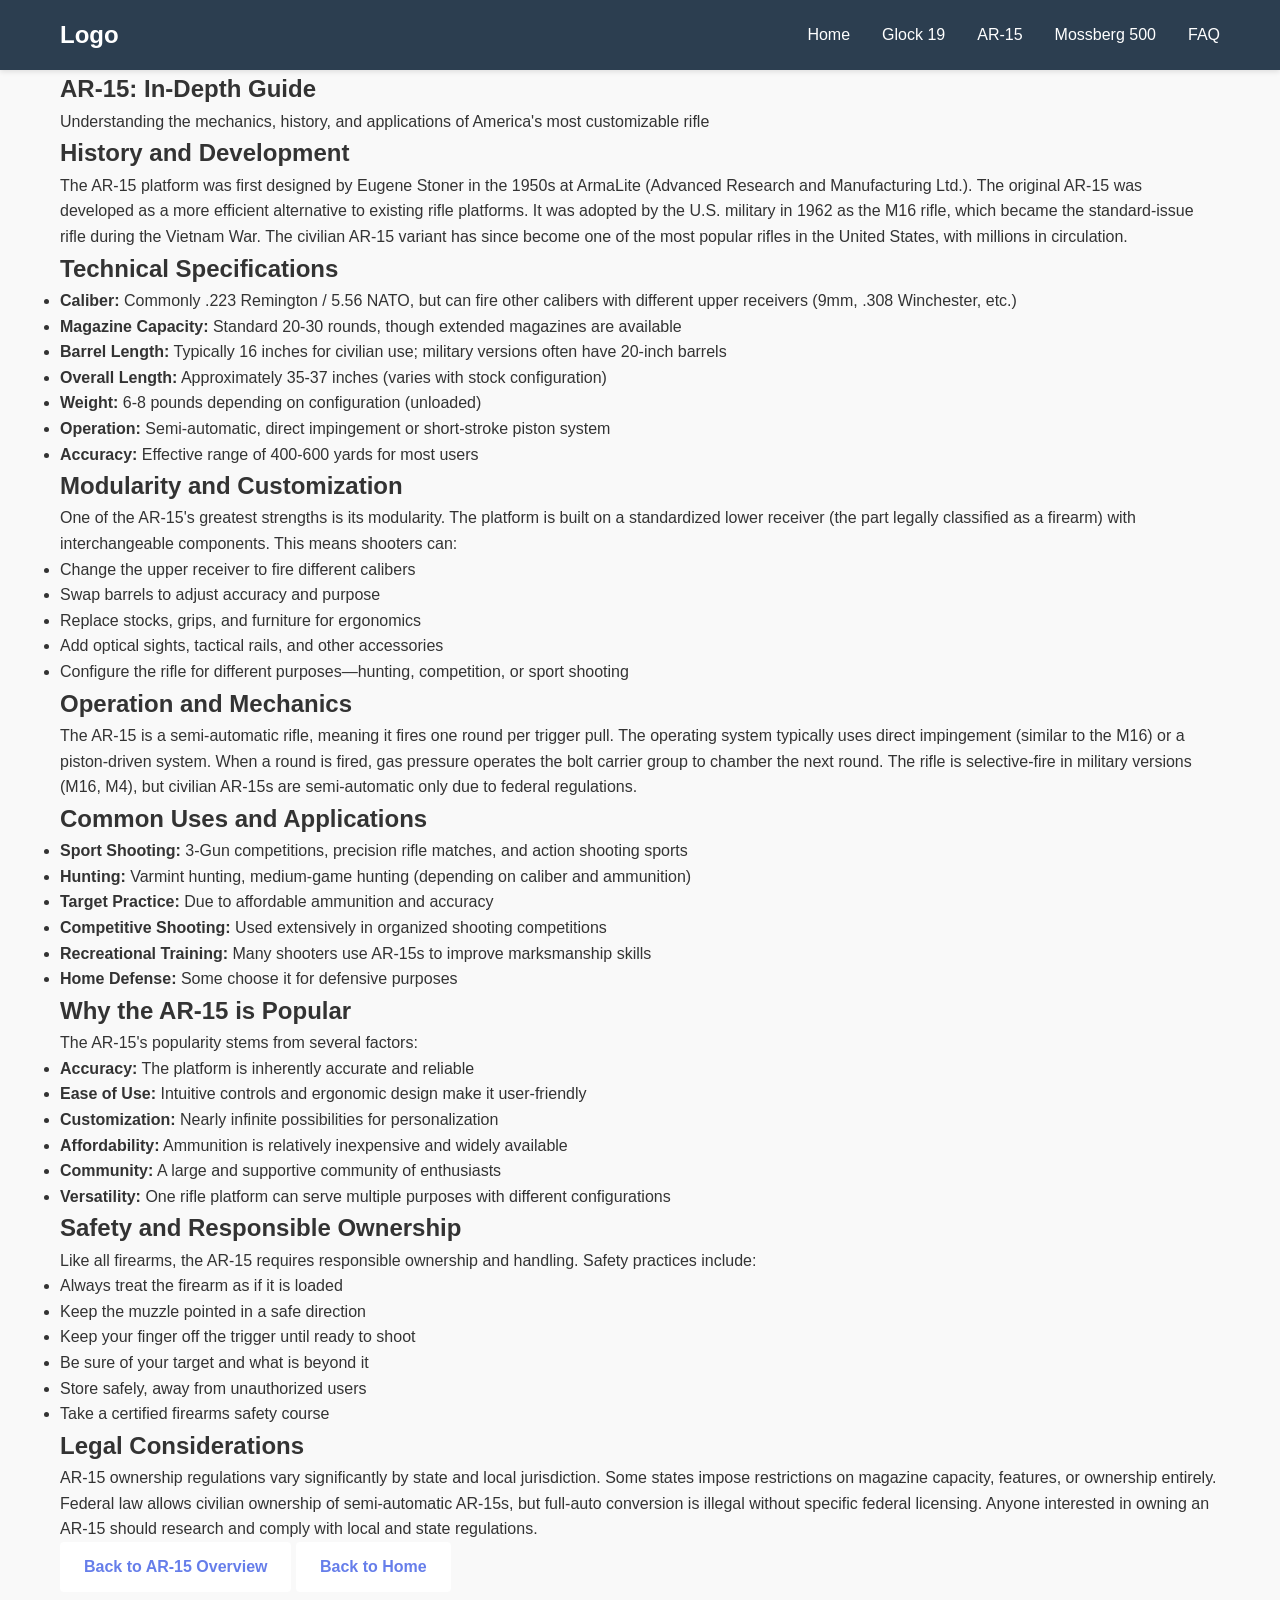
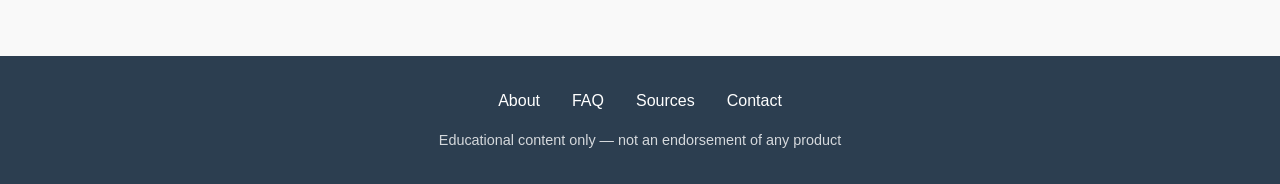
==== ar-15-details.html @ 44f214f4 "Create detailed AR-15 information page with in-depth technical and historical content" ====
<!DOCTYPE html>
<html lang="en">
  <head>
    <meta charset="UTF-8" />
    <meta name="viewport" content="width=device-width, initial-scale=1.0" />
    <title>AR-15 Details - In-Depth Guide</title>
    <link rel="stylesheet" href="styles.css" />
  </head>
  <body>
    <header class="site-header">
      <div class="container header-inner">
        <a href="index.html" class="brand">Logo</a>
        <nav class="site-nav" aria-label="Main navigation">
          <a href="index.html#home">Home</a>
          <a href="glock-19.html">Glock 19</a>
          <a href="ar-15.html">AR-15</a>
          <a href="mossberg-500.html">Mossberg 500</a>
          <a href="faq.html">FAQ</a>
        </nav>
      </div>
    </header>

    <main>
      <section class="detail-hero">
        <div class="container">
          <h1>AR-15: In-Depth Guide</h1>
          <p class="subtitle">Understanding the mechanics, history, and applications of America's most customizable rifle</p>
        </div>
      </section>

      <section class="detail-content">
        <div class="container">
          <article>
            <h2>History and Development</h2>
            <p>
              The AR-15 platform was first designed by Eugene Stoner in the 1950s at ArmaLite (Advanced Research and Manufacturing Ltd.). The original AR-15 was developed as a more efficient alternative to existing rifle platforms. It was adopted by the U.S. military in 1962 as the M16 rifle, which became the standard-issue rifle during the Vietnam War. The civilian AR-15 variant has since become one of the most popular rifles in the United States, with millions in circulation.
            </p>

            <h2>Technical Specifications</h2>
            <ul>
              <li><strong>Caliber:</strong> Commonly .223 Remington / 5.56 NATO, but can fire other calibers with different upper receivers (9mm, .308 Winchester, etc.)</li>
              <li><strong>Magazine Capacity:</strong> Standard 20-30 rounds, though extended magazines are available</li>
              <li><strong>Barrel Length:</strong> Typically 16 inches for civilian use; military versions often have 20-inch barrels</li>
              <li><strong>Overall Length:</strong> Approximately 35-37 inches (varies with stock configuration)</li>
              <li><strong>Weight:</strong> 6-8 pounds depending on configuration (unloaded)</li>
              <li><strong>Operation:</strong> Semi-automatic, direct impingement or short-stroke piston system</li>
              <li><strong>Accuracy:</strong> Effective range of 400-600 yards for most users</li>
            </ul>

            <h2>Modularity and Customization</h2>
            <p>
              One of the AR-15's greatest strengths is its modularity. The platform is built on a standardized lower receiver (the part legally classified as a firearm) with interchangeable components. This means shooters can:
            </p>
            <ul>
              <li>Change the upper receiver to fire different calibers</li>
              <li>Swap barrels to adjust accuracy and purpose</li>
              <li>Replace stocks, grips, and furniture for ergonomics</li>
              <li>Add optical sights, tactical rails, and other accessories</li>
              <li>Configure the rifle for different purposes—hunting, competition, or sport shooting</li>
            </ul>

            <h2>Operation and Mechanics</h2>
            <p>
              The AR-15 is a semi-automatic rifle, meaning it fires one round per trigger pull. The operating system typically uses direct impingement (similar to the M16) or a piston-driven system. When a round is fired, gas pressure operates the bolt carrier group to chamber the next round. The rifle is selective-fire in military versions (M16, M4), but civilian AR-15s are semi-automatic only due to federal regulations.
            </p>

            <h2>Common Uses and Applications</h2>
            <ul>
              <li><strong>Sport Shooting:</strong> 3-Gun competitions, precision rifle matches, and action shooting sports</li>
              <li><strong>Hunting:</strong> Varmint hunting, medium-game hunting (depending on caliber and ammunition)</li>
              <li><strong>Target Practice:</strong> Due to affordable ammunition and accuracy</li>
              <li><strong>Competitive Shooting:</strong> Used extensively in organized shooting competitions</li>
              <li><strong>Recreational Training:</strong> Many shooters use AR-15s to improve marksmanship skills</li>
              <li><strong>Home Defense:</strong> Some choose it for defensive purposes</li>
            </ul>

            <h2>Why the AR-15 is Popular</h2>
            <p>
              The AR-15's popularity stems from several factors:
            </p>
            <ul>
              <li><strong>Accuracy:</strong> The platform is inherently accurate and reliable</li>
              <li><strong>Ease of Use:</strong> Intuitive controls and ergonomic design make it user-friendly</li>
              <li><strong>Customization:</strong> Nearly infinite possibilities for personalization</li>
              <li><strong>Affordability:</strong> Ammunition is relatively inexpensive and widely available</li>
              <li><strong>Community:</strong> A large and supportive community of enthusiasts</li>
              <li><strong>Versatility:</strong> One rifle platform can serve multiple purposes with different configurations</li>
            </ul>

            <h2>Safety and Responsible Ownership</h2>
            <p>
              Like all firearms, the AR-15 requires responsible ownership and handling. Safety practices include:
            </p>
            <ul>
              <li>Always treat the firearm as if it is loaded</li>
              <li>Keep the muzzle pointed in a safe direction</li>
              <li>Keep your finger off the trigger until ready to shoot</li>
              <li>Be sure of your target and what is beyond it</li>
              <li>Store safely, away from unauthorized users</li>
              <li>Take a certified firearms safety course</li>
            </ul>

            <h2>Legal Considerations</h2>
            <p>
              AR-15 ownership regulations vary significantly by state and local jurisdiction. Some states impose restrictions on magazine capacity, features, or ownership entirely. Federal law allows civilian ownership of semi-automatic AR-15s, but full-auto conversion is illegal without specific federal licensing. Anyone interested in owning an AR-15 should research and comply with local and state regulations.
            </p>

            <a href="ar-15.html" class="btn btn-primary">Back to AR-15 Overview</a>
            <a href="index.html" class="btn btn-primary">Back to Home</a>
          </article>
        </div>
      </section>
    </main>

    <footer class="site-footer">
      <div class="container footer-links">
        <a href="#about">About</a>
        <a href="faq.html">FAQ</a>
        <a href="#sources">Sources</a>
        <a href="#contact">Contact</a>
      </div>
      <p>Educational content only — not an endorsement of any product</p>
    </footer>
  </body>
</html>
---- styles.css ----
/* General Styles */
* {
  margin: 0;
  padding: 0;
  box-sizing: border-box;
}

body {
  font-family: 'Segoe UI', Tahoma, Geneva, Verdana, sans-serif;
  line-height: 1.6;
  color: #333;
  background-color: #f9f9f9;
}

/* Container */
.container {
  max-width: 1200px;
  margin: 0 auto;
  padding: 0 20px;
}

/* Header */
.site-header {
  background-color: #2c3e50;
  color: white;
  padding: 1rem 0;
  position: sticky;
  top: 0;
  z-index: 100;
  box-shadow: 0 2px 5px rgba(0, 0, 0, 0.1);
}

.header-inner {
  display: flex;
  justify-content: space-between;
  align-items: center;
}

.brand {
  font-size: 1.5rem;
  font-weight: bold;
  color: white;
  text-decoration: none;
}

.site-nav {
  display: flex;
  gap: 2rem;
}

.site-nav a {
  color: white;
  text-decoration: none;
  transition: color 0.3s ease;
}

.site-nav a:hover {
  color: #3498db;
}

/* Main Content */
main {
  min-height: calc(100vh - 200px);
}

/* Hero Section */
.hero {
  background: linear-gradient(135deg, #667eea 0%, #764ba2 100%);
  color: white;
  padding: 4rem 0;
}

.hero-grid {
  display: grid;
  grid-template-columns: 1fr 1fr;
  gap: 3rem;
  align-items: center;
}

.eyebrow {
  font-size: 0.875rem;
  text-transform: uppercase;
  letter-spacing: 2px;
  margin-bottom: 0.5rem;
  opacity: 0.9;
}

.hero h1 {
  font-size: 2.5rem;
  margin-bottom: 1rem;
  line-height: 1.2;
}

.hero-text {
  font-size: 1.1rem;
  margin-bottom: 2rem;
  opacity: 0.95;
}

.hero-placeholder {
  background-color: rgba(255, 255, 255, 0.2);
  height: 300px;
  display: flex;
  align-items: center;
  justify-content: center;
  border-radius: 8px;
  font-size: 1.5rem;
  color: rgba(255, 255, 255, 0.6);
}

/* Buttons */
.btn {
  display: inline-block;
  padding: 0.75rem 1.5rem;
  border-radius: 4px;
  text-decoration: none;
  font-weight: 600;
  transition: all 0.3s ease;
  cursor: pointer;
  border: none;
}

.btn-primary {
  background-color: white;
  color: #667eea;
}

.btn-primary:hover {
  background-color: #f0f0f0;
  transform: translateY(-2px);
  box-shadow: 0 4px 12px rgba(0, 0, 0, 0.15);
}

.btn-secondary {
  background-color: #3498db;
  color: white;
}

.btn-secondary:hover {
  background-color: #2980b9;
  transform: translateY(-2px);
}

/* Overview Divider */
.overview-divider {
  height: 80px;
  background: linear-gradient(to bottom, rgba(102, 126, 234, 0.1), transparent);
}

/* Card Grid */
.card-grid {
  display: grid;
  grid-template-columns: repeat(auto-fit, minmax(300px, 1fr));
  gap: 2rem;
  padding: 4rem 0;
}

.card {
  background: white;
  border-radius: 8px;
  overflow: hidden;
  box-shadow: 0 2px 10px rgba(0, 0, 0, 0.1);
  transition: all 0.3s ease;
}

.card:hover {
  box-shadow: 0 8px 25px rgba(0, 0, 0, 0.15);
  transform: translateY(-5px);
}

.card-image {
  background: linear-gradient(135deg, #667eea 0%, #764ba2 100%);
  height: 200px;
  display: flex;
  align-items: center;
  justify-content: center;
  color: white;
  font-size: 1.5rem;
  font-weight: bold;
}

.card-body {
  padding: 1.5rem;
}

.card-body h2 {
  margin-bottom: 0.5rem;
  color: #2c3e50;
}

.card-body p {
  color: #555;
  margin-bottom: 1.5rem;
}

/* Footer */
.site-footer {
  background-color: #2c3e50;
  color: white;
  padding: 2rem 0;
  text-align: center;
  margin-top: 4rem;
}

.footer-links {
  display: flex;
  justify-content: center;
  gap: 2rem;
  margin-bottom: 1rem;
}

.footer-links a {
  color: white;
  text-decoration: none;
  transition: color 0.3s ease;
}

.footer-links a:hover {
  color: #3498db;
}

.site-footer p {
  font-size: 0.9rem;
  opacity: 0.8;
}

/* Responsive Design */
@media (max-width: 768px) {
  .hero-grid {
    grid-template-columns: 1fr;
  }

  .hero h1 {
    font-size: 1.8rem;
  }

  .site-nav {
    gap: 1rem;
    font-size: 0.9rem;
  }

  .footer-links {
    flex-wrap: wrap;
    gap: 1rem;
  }

  .card-grid {
    grid-template-columns: 1fr;
  }
}

@media (max-width: 480px) {
  .header-inner {
    flex-direction: column;
    gap: 1rem;
  }

  .site-nav {
    flex-direction: column;
    gap: 0.5rem;
  }

  .hero h1 {
    font-size: 1.5rem;
  }

  .eyebrow {
    font-size: 0.75rem;
  }
}
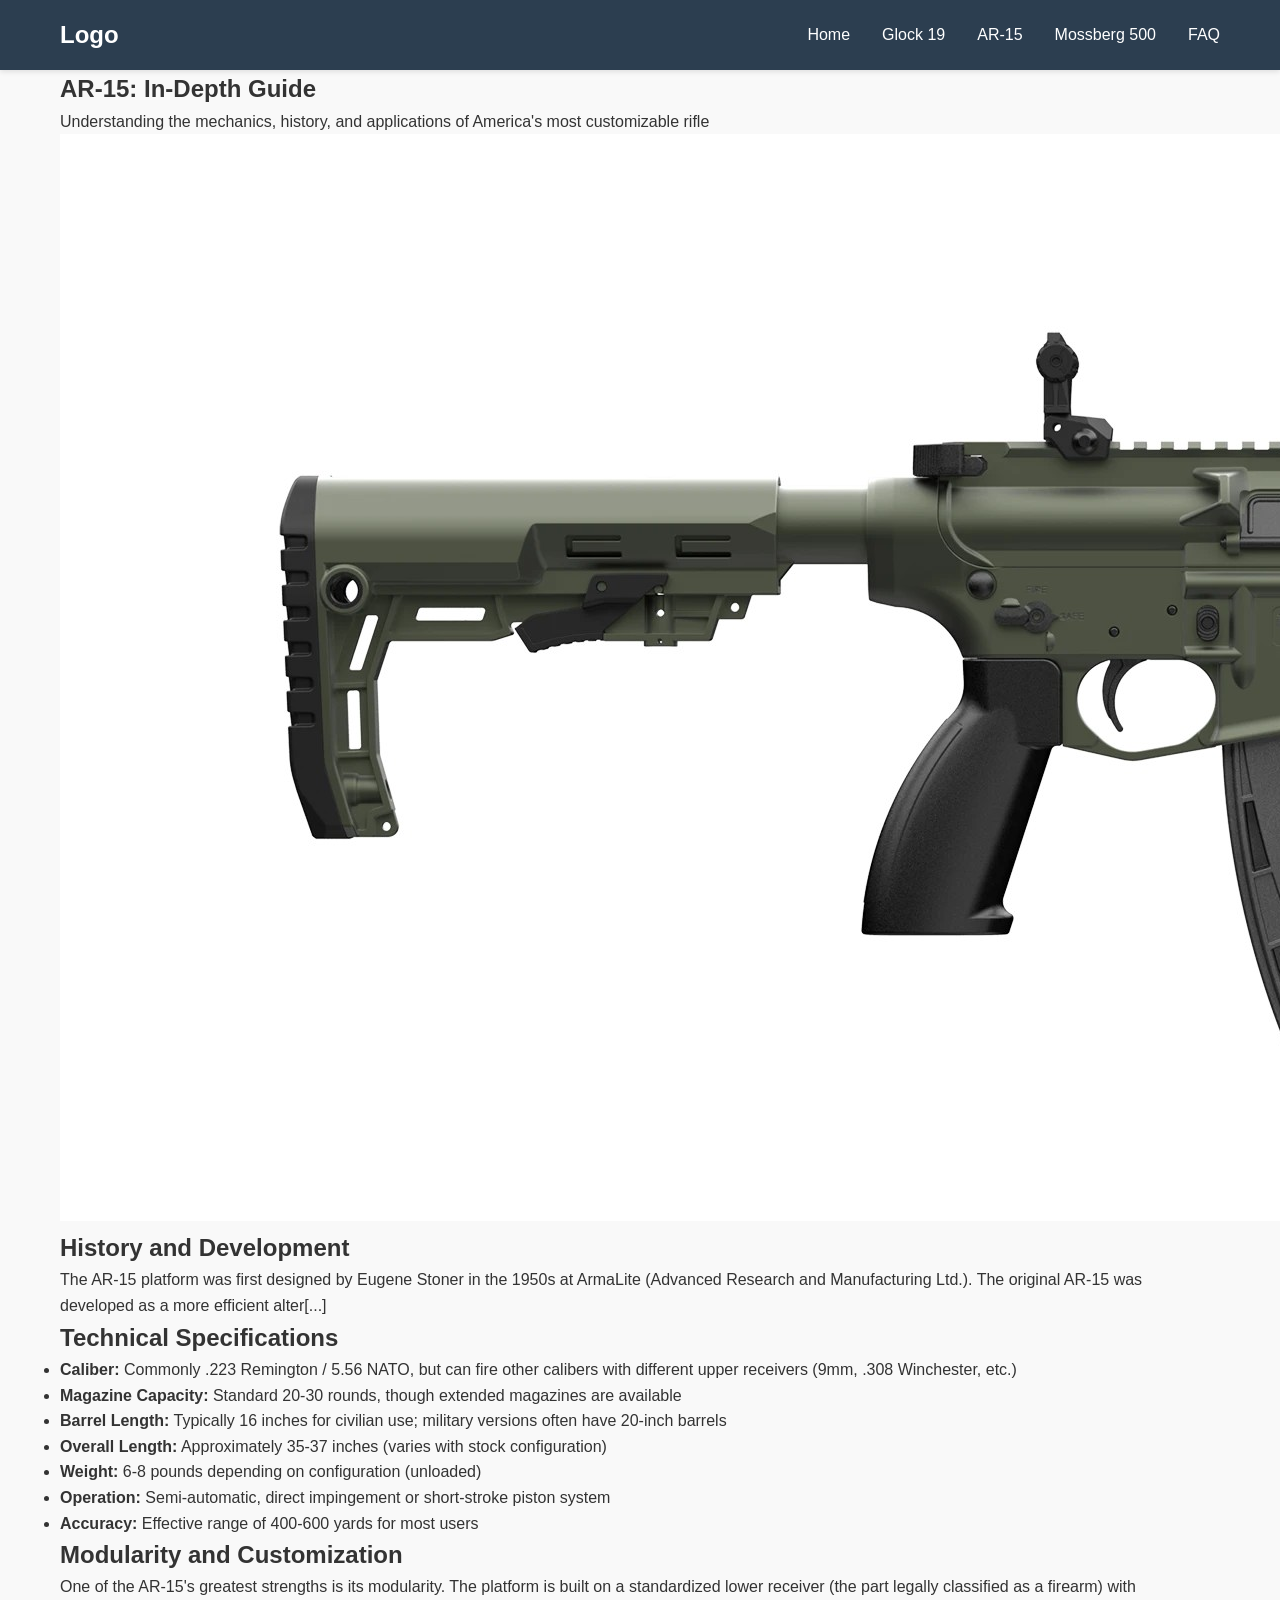
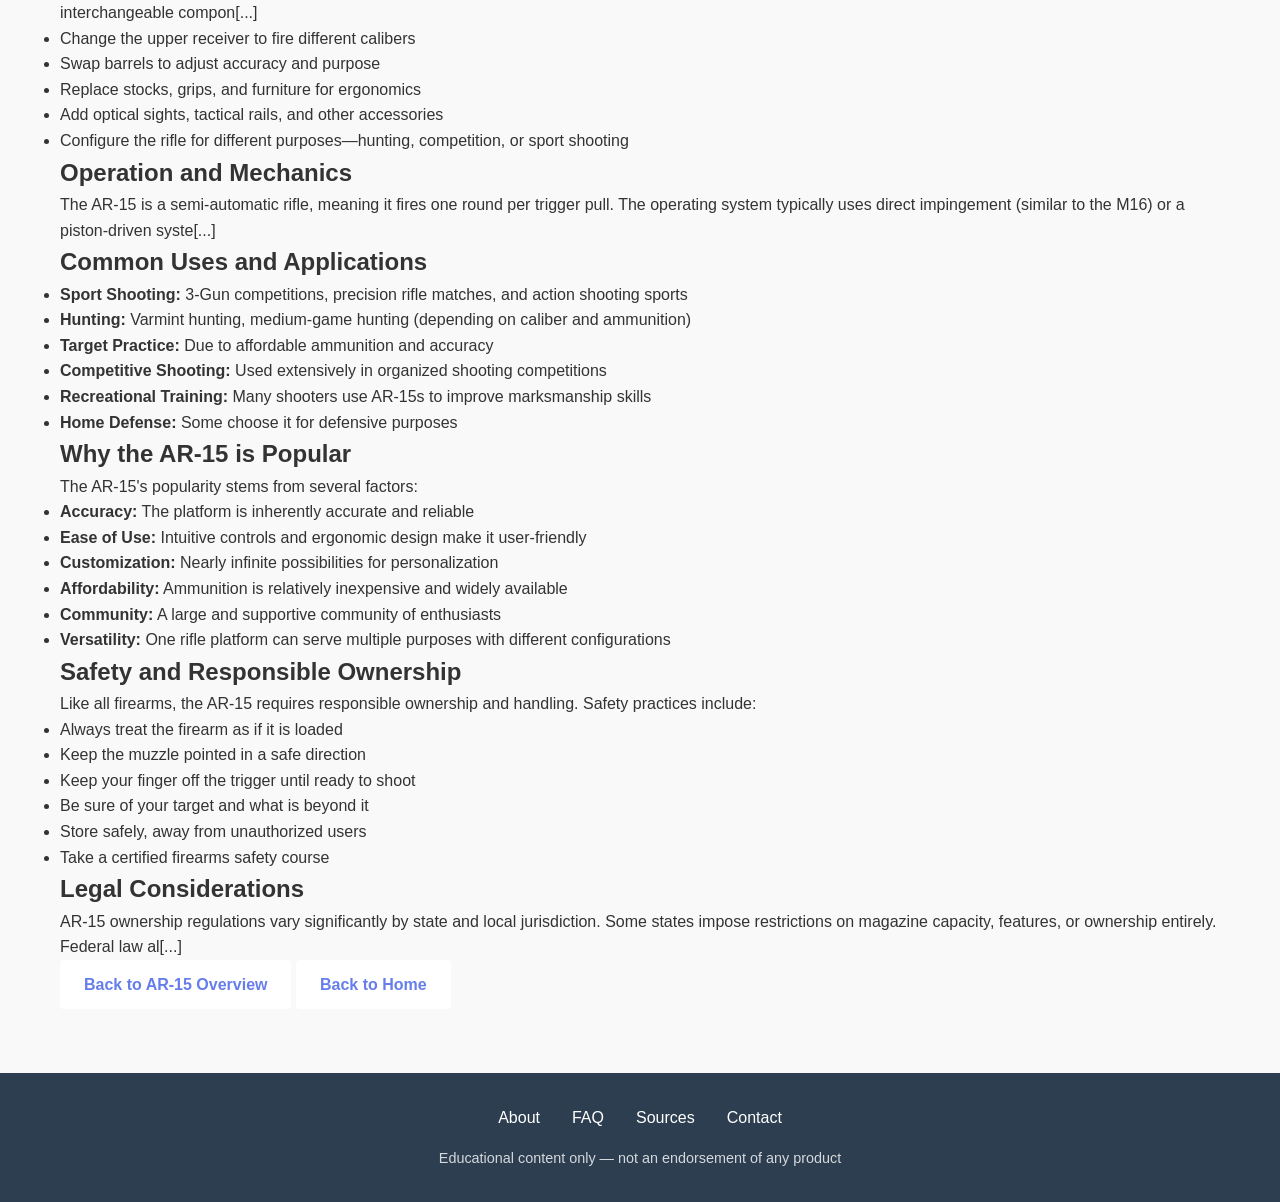
==== commit c105604e: "Add AR-15 image to details page" ====
--- a/ar-15-details.html
+++ b/ar-15-details.html
@@ -25,6 +25,7 @@
         <div class="container">
           <h1>AR-15: In-Depth Guide</h1>
           <p class="subtitle">Understanding the mechanics, history, and applications of America's most customizable rifle</p>
+          <img src="yifu-zhang-site-plan/ar15.jpg" alt="AR-15 rifle" />
         </div>
       </section>
 
@@ -33,7 +34,7 @@
           <article>
             <h2>History and Development</h2>
             <p>
-              The AR-15 platform was first designed by Eugene Stoner in the 1950s at ArmaLite (Advanced Research and Manufacturing Ltd.). The original AR-15 was developed as a more efficient alternative to existing rifle platforms. It was adopted by the U.S. military in 1962 as the M16 rifle, which became the standard-issue rifle during the Vietnam War. The civilian AR-15 variant has since become one of the most popular rifles in the United States, with millions in circulation.
+              The AR-15 platform was first designed by Eugene Stoner in the 1950s at ArmaLite (Advanced Research and Manufacturing Ltd.). The original AR-15 was developed as a more efficient alter[...]
             </p>
 
             <h2>Technical Specifications</h2>
@@ -49,7 +50,7 @@
 
             <h2>Modularity and Customization</h2>
             <p>
-              One of the AR-15's greatest strengths is its modularity. The platform is built on a standardized lower receiver (the part legally classified as a firearm) with interchangeable components. This means shooters can:
+              One of the AR-15's greatest strengths is its modularity. The platform is built on a standardized lower receiver (the part legally classified as a firearm) with interchangeable compon[...]
             </p>
             <ul>
               <li>Change the upper receiver to fire different calibers</li>
@@ -61,7 +62,7 @@
 
             <h2>Operation and Mechanics</h2>
             <p>
-              The AR-15 is a semi-automatic rifle, meaning it fires one round per trigger pull. The operating system typically uses direct impingement (similar to the M16) or a piston-driven system. When a round is fired, gas pressure operates the bolt carrier group to chamber the next round. The rifle is selective-fire in military versions (M16, M4), but civilian AR-15s are semi-automatic only due to federal regulations.
+              The AR-15 is a semi-automatic rifle, meaning it fires one round per trigger pull. The operating system typically uses direct impingement (similar to the M16) or a piston-driven syste[...]
             </p>
 
             <h2>Common Uses and Applications</h2>
@@ -102,7 +103,7 @@
 
             <h2>Legal Considerations</h2>
             <p>
-              AR-15 ownership regulations vary significantly by state and local jurisdiction. Some states impose restrictions on magazine capacity, features, or ownership entirely. Federal law allows civilian ownership of semi-automatic AR-15s, but full-auto conversion is illegal without specific federal licensing. Anyone interested in owning an AR-15 should research and comply with local and state regulations.
+              AR-15 ownership regulations vary significantly by state and local jurisdiction. Some states impose restrictions on magazine capacity, features, or ownership entirely. Federal law al[...]
             </p>
 
             <a href="ar-15.html" class="btn btn-primary">Back to AR-15 Overview</a>
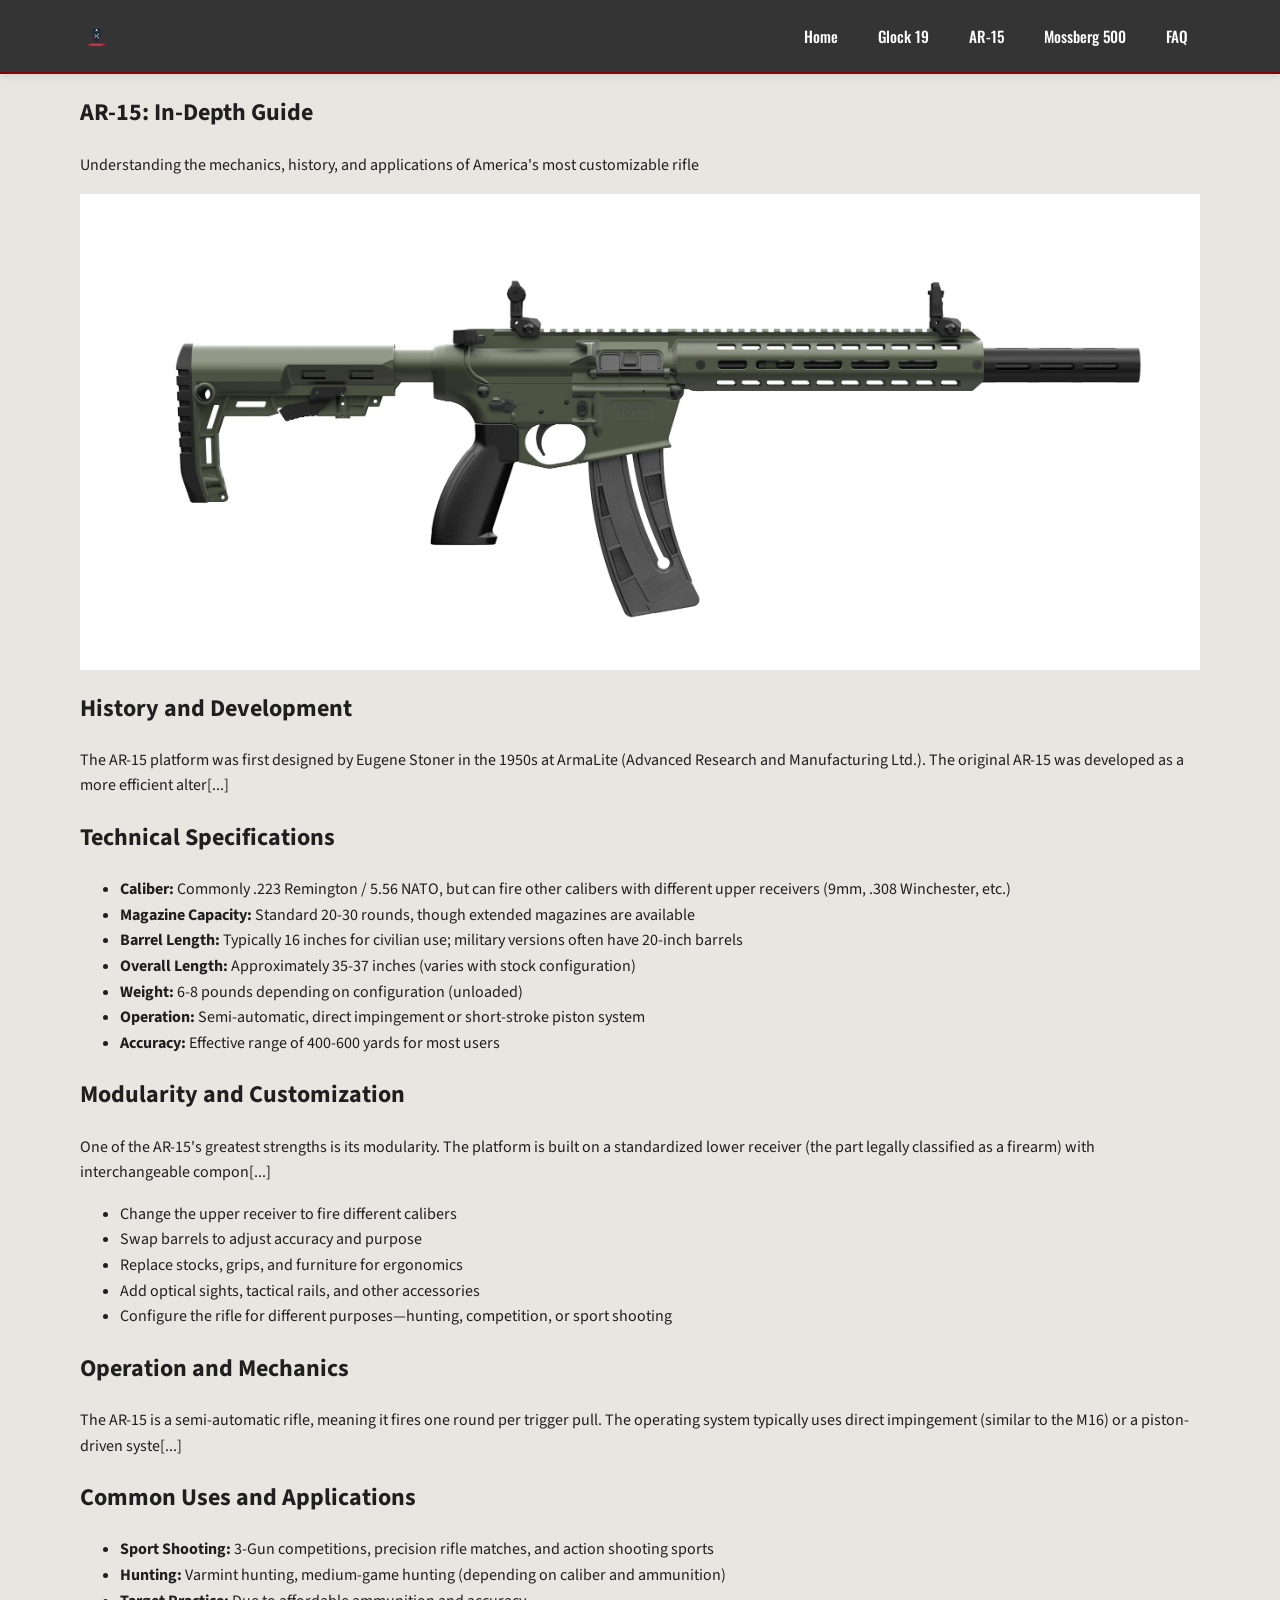
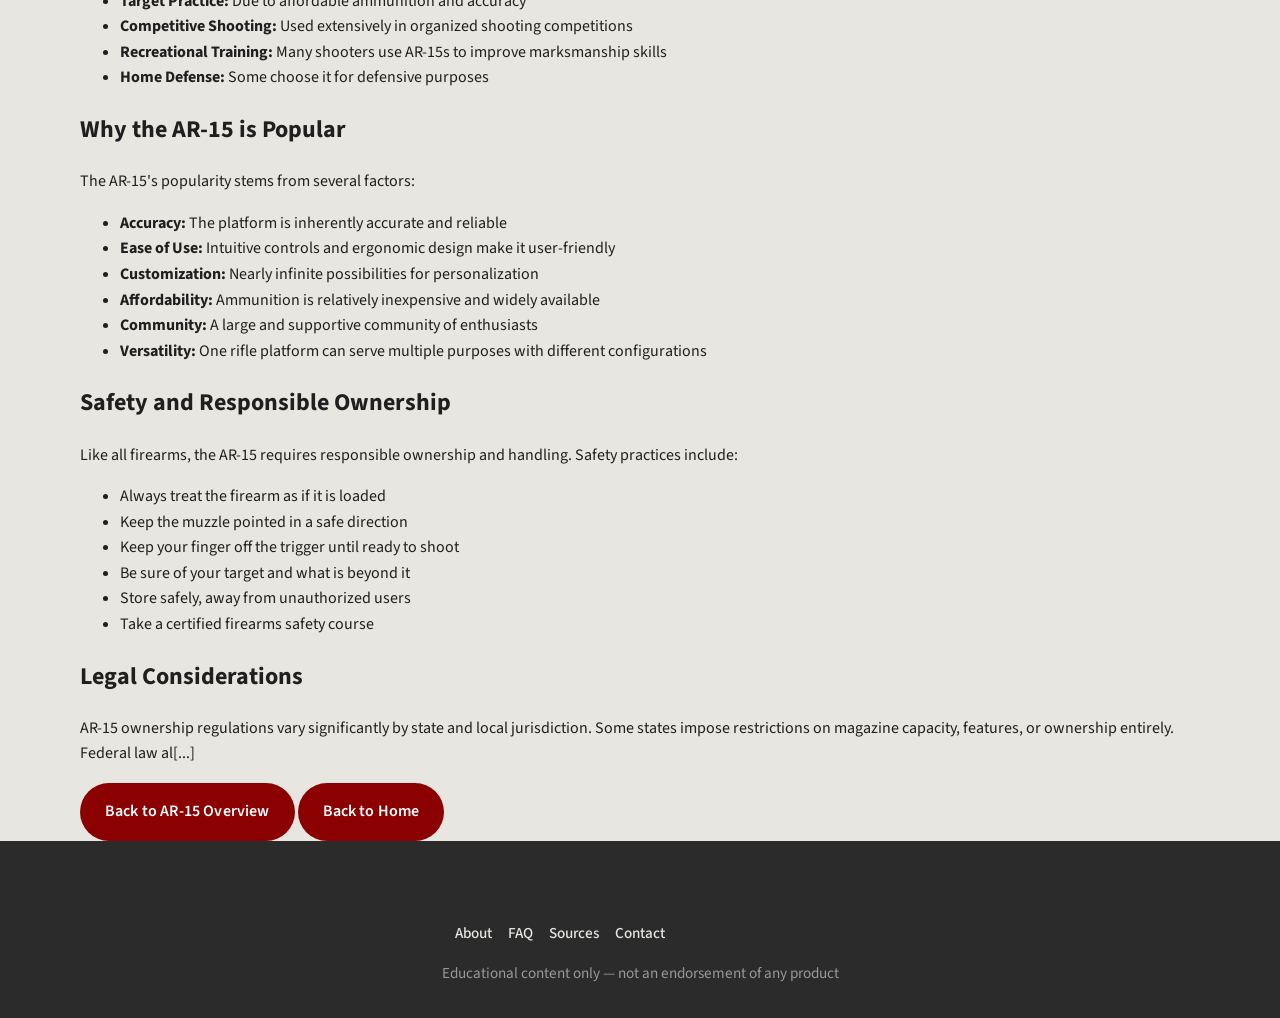
==== commit eb742e81: "Fix stylesheet path and add logo to AR-15 details page" ====
--- a/ar-15-details.html
+++ b/ar-15-details.html
@@ -4,12 +4,12 @@
     <meta charset="UTF-8" />
     <meta name="viewport" content="width=device-width, initial-scale=1.0" />
     <title>AR-15 Details - In-Depth Guide</title>
-    <link rel="stylesheet" href="styles.css" />
+    <link rel="stylesheet" href="yifu-zhang-site-plan/styles.css" />
   </head>
   <body>
     <header class="site-header">
       <div class="container header-inner">
-        <a href="index.html" class="brand">Logo</a>
+        <a href="index.html" class="brand"><img src="yifu-zhang-site-plan/logo.png" alt="Site logo" /></a>
         <nav class="site-nav" aria-label="Main navigation">
           <a href="index.html#home">Home</a>
           <a href="glock-19.html">Glock 19</a>
--- a/yifu-zhang-site-plan/styles.css
+++ b/yifu-zhang-site-plan/styles.css
@@ -0,0 +1,387 @@
+@import url('https://fonts.googleapis.com/css2?family=Oswald:wght@400;600;700&family=Source+Sans+Pro:wght@400;600&display=swap');
+
+/* ============================================
+   Color Palette
+   ============================================ */
+:root {
+  --primary: #2B2B2B;           /* Gunmetal black-gray */
+  --accent: #8B0000;            /* Dark red */
+  --background: #E8E6E1;        /* Light khaki gray */
+  --text: #1F1F1F;              /* Deep charcoal */
+  --secondary: #4A5A40;         /* Olive green */
+  
+  /* Additional utility colors */
+  --white: #FFFFFF;
+  --gray-light: #F5F3F0;
+  --gray-medium: #999999;
+  --shadow: rgba(0, 0, 0, 0.1);
+  
+  color-scheme: light;
+  font-family: 'Source Sans Pro', Inter, system-ui, -apple-system, BlinkMacSystemFont, "Segoe UI", sans-serif;
+  line-height: 1.6;
+}
+
+* {
+  box-sizing: border-box;
+}
+
+body {
+  margin: 0;
+  min-height: 100vh;
+  background: var(--background);
+  color: var(--text);
+}
+
+a {
+  color: var(--accent);
+  text-decoration: none;
+  transition: color 0.3s ease;
+}
+
+a:hover {
+  color: var(--secondary);
+}
+
+img {
+  max-width: 100%;
+  display: block;
+}
+
+.container {
+  width: min(1120px, calc(100% - 2rem));
+  margin: 0 auto;
+}
+
+/* ============================================
+   Header
+   ============================================ */
+.site-header {
+  position: sticky;
+  top: 0;
+  z-index: 5;
+  background: rgba(43, 43, 43, 0.95);
+  backdrop-filter: blur(12px);
+  border-bottom: 2px solid var(--accent);
+  font-family: 'Oswald', sans-serif;
+  box-shadow: 0 2px 8px var(--shadow);
+}
+
+.header-inner {
+  display: flex;
+  align-items: center;
+  justify-content: space-between;
+  gap: 1rem;
+  padding: 1rem 0;
+}
+
+.brand {
+  font-weight: 700;
+  font-size: 1.05rem;
+  letter-spacing: 0.04em;
+  padding: 0;
+  border: none;
+  border-radius: 0;
+  background: transparent;
+  display: flex;
+  align-items: center;
+  flex-shrink: 0;
+  color: var(--white);
+}
+
+.brand img {
+  height: 24px;
+  width: auto;
+}
+
+.site-nav {
+  display: flex;
+  flex-wrap: wrap;
+  gap: 1rem;
+  font-size: 0.95rem;
+}
+
+.site-nav a {
+  color: var(--white);
+  font-weight: 500;
+  padding: 0.5rem 0.75rem;
+  border-radius: 4px;
+  transition: all 0.3s ease;
+}
+
+.site-nav a:hover {
+  background-color: rgba(139, 0, 0, 0.2);
+  color: var(--accent);
+}
+
+/* ============================================
+   Hero Section
+   ============================================ */
+.hero {
+  padding: 3rem 0 2.5rem;
+  background: var(--background);
+}
+
+.hero-grid {
+  display: grid;
+  gap: 2rem;
+  align-items: center;
+  grid-template-columns: 1.1fr 0.9fr;
+}
+
+.hero-copy {
+  max-width: 640px;
+}
+
+.eyebrow {
+  margin: 0 0 0.75rem;
+  font-size: 0.95rem;
+  color: var(--secondary);
+  font-weight: 700;
+  letter-spacing: 0.06em;
+  text-transform: uppercase;
+}
+
+.hero-copy h1 {
+  margin: 0;
+  font-size: clamp(2.5rem, 4vw, 4.5rem);
+  line-height: 1.02;
+  color: var(--primary);
+}
+
+.hero-text {
+  margin: 1.25rem 0 0;
+  max-width: 40rem;
+  color: var(--text);
+  font-size: 1.05rem;
+}
+
+/* ============================================
+   Buttons
+   ============================================ */
+.btn {
+  display: inline-flex;
+  align-items: center;
+  justify-content: center;
+  padding: 0.95rem 1.5rem;
+  border-radius: 999px;
+  font-weight: 600;
+  letter-spacing: 0.01em;
+  transition: transform 0.2s ease, background-color 0.2s ease, color 0.2s ease;
+  border: none;
+  cursor: pointer;
+}
+
+.btn:hover {
+  transform: translateY(-2px);
+  box-shadow: 0 4px 12px var(--shadow);
+}
+
+.btn-primary {
+  background: var(--accent);
+  color: var(--white);
+  border: 1px solid transparent;
+}
+
+.btn-primary:hover {
+  background: #A50000;
+}
+
+.btn-secondary {
+  background: var(--secondary);
+  color: var(--white);
+  border: 1px solid transparent;
+}
+
+.btn-secondary:hover {
+  background: #5a6d50;
+}
+
+.hero-media {
+  display: flex;
+  justify-content: center;
+}
+
+.hero-placeholder {
+  min-height: 320px;
+  width: 100%;
+  background: linear-gradient(135deg, var(--gray-light) 0%, var(--background) 100%);
+  border-radius: 1rem;
+  border: 1px solid #e5e7eb;
+  display: grid;
+  place-items: center;
+  color: var(--gray-medium);
+  font-size: 1.05rem;
+}
+
+/* ============================================
+   Divider
+   ============================================ */
+.overview-divider {
+  margin: 2rem auto;
+  height: 0.3rem;
+  width: min(80%, 700px);
+  border-radius: 999px;
+  background: linear-gradient(90deg, transparent, var(--accent), transparent);
+}
+
+/* ============================================
+   Card Grid Section
+   ============================================ */
+.card-grid {
+  margin: 3rem auto 0;
+  padding-bottom: 3rem;
+  display: grid;
+  gap: 1.5rem;
+  grid-template-columns: repeat(3, minmax(0, 1fr));
+}
+
+/* ============================================
+   Card Component
+   ============================================ */
+.card {
+  background: var(--white);
+  border: 1px solid #e5e7eb;
+  border-radius: 1.25rem;
+  overflow: hidden;
+  box-shadow: 0 4px 12px var(--shadow);
+  transition: all 0.3s ease;
+  display: flex;
+  flex-direction: column;
+}
+
+.card:hover {
+  transform: translateY(-4px);
+  box-shadow: 0 12px 24px rgba(0, 0, 0, 0.15);
+  border-color: var(--accent);
+}
+
+.card-image {
+  min-height: 190px;
+  background: linear-gradient(180deg, var(--gray-light) 0%, var(--background) 100%);
+  display: grid;
+  place-items: center;
+  color: var(--text);
+  font-size: 1rem;
+  font-weight: 600;
+  overflow: hidden;
+}
+
+.card-image img {
+  width: 100%;
+  height: 100%;
+  object-fit: cover;
+  transition: transform 0.3s ease;
+}
+
+.card:hover .card-image img {
+  transform: scale(1.05);
+}
+
+.card-body {
+  padding: 1.5rem;
+  flex-grow: 1;
+  display: flex;
+  flex-direction: column;
+}
+
+.card-body h2 {
+  margin: 0 0 0.75rem;
+  font-size: 1.25rem;
+  color: var(--primary);
+}
+
+.card-body p {
+  margin: 0 0 1.35rem;
+  color: var(--text);
+  font-size: 0.98rem;
+  flex-grow: 1;
+}
+
+.card-body .btn {
+  align-self: flex-start;
+}
+
+/* ============================================
+   Footer
+   ============================================ */
+.footer-links {
+  display: flex;
+  flex-wrap: wrap;
+  justify-content: center;
+  gap: 1rem;
+  margin: 3rem 0 1rem;
+  font-size: 0.95rem;
+}
+
+.footer-links a {
+  color: var(--background);
+  font-weight: 500;
+  transition: color 0.3s ease;
+}
+
+.footer-links a:hover {
+  color: var(--accent);
+}
+
+.site-footer {
+  background: var(--primary);
+  color: var(--white);
+  text-align: center;
+  padding: 2rem 0;
+}
+
+.site-footer p {
+  margin: 1rem 0 0;
+  color: var(--gray-medium);
+  font-size: 0.95rem;
+}
+
+/* ============================================
+   Responsive Design
+   ============================================ */
+@media (max-width: 900px) {
+  .hero-grid {
+    grid-template-columns: 1fr;
+  }
+
+  .card-grid {
+    grid-template-columns: repeat(2, minmax(0, 1fr));
+  }
+}
+
+@media (max-width: 640px) {
+  .header-inner {
+    flex-direction: column;
+    align-items: start;
+  }
+
+  .site-nav {
+    width: 100%;
+    justify-content: space-between;
+    flex-wrap: wrap;
+  }
+
+  .site-nav a {
+    padding: 0.5rem 0.5rem;
+    font-size: 0.9rem;
+  }
+
+  .card-grid {
+    grid-template-columns: 1fr;
+    gap: 1rem;
+  }
+
+  .hero {
+    padding-top: 2rem;
+    padding-bottom: 2rem;
+  }
+
+  .hero-copy h1 {
+    font-size: 1.75rem;
+  }
+
+  .btn {
+    padding: 0.85rem 1.25rem;
+    font-size: 0.95rem;
+  }
+}
